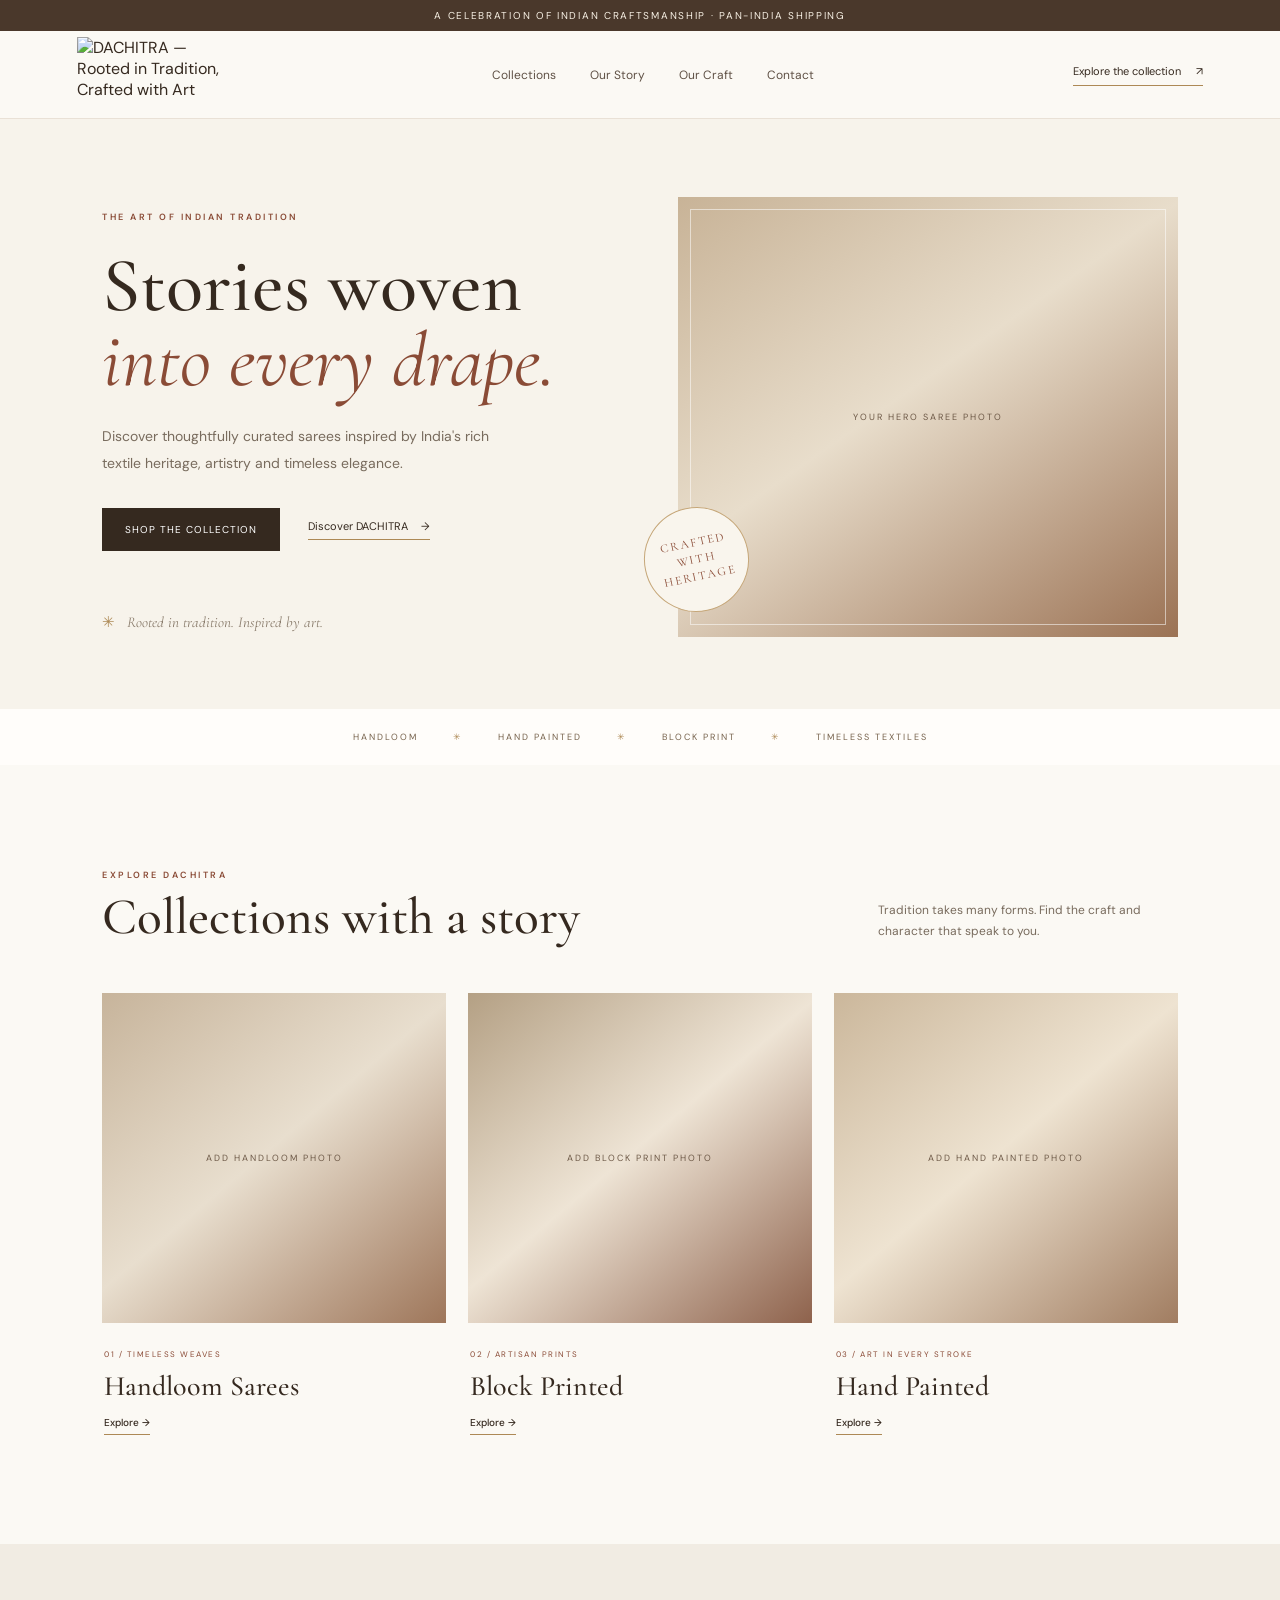
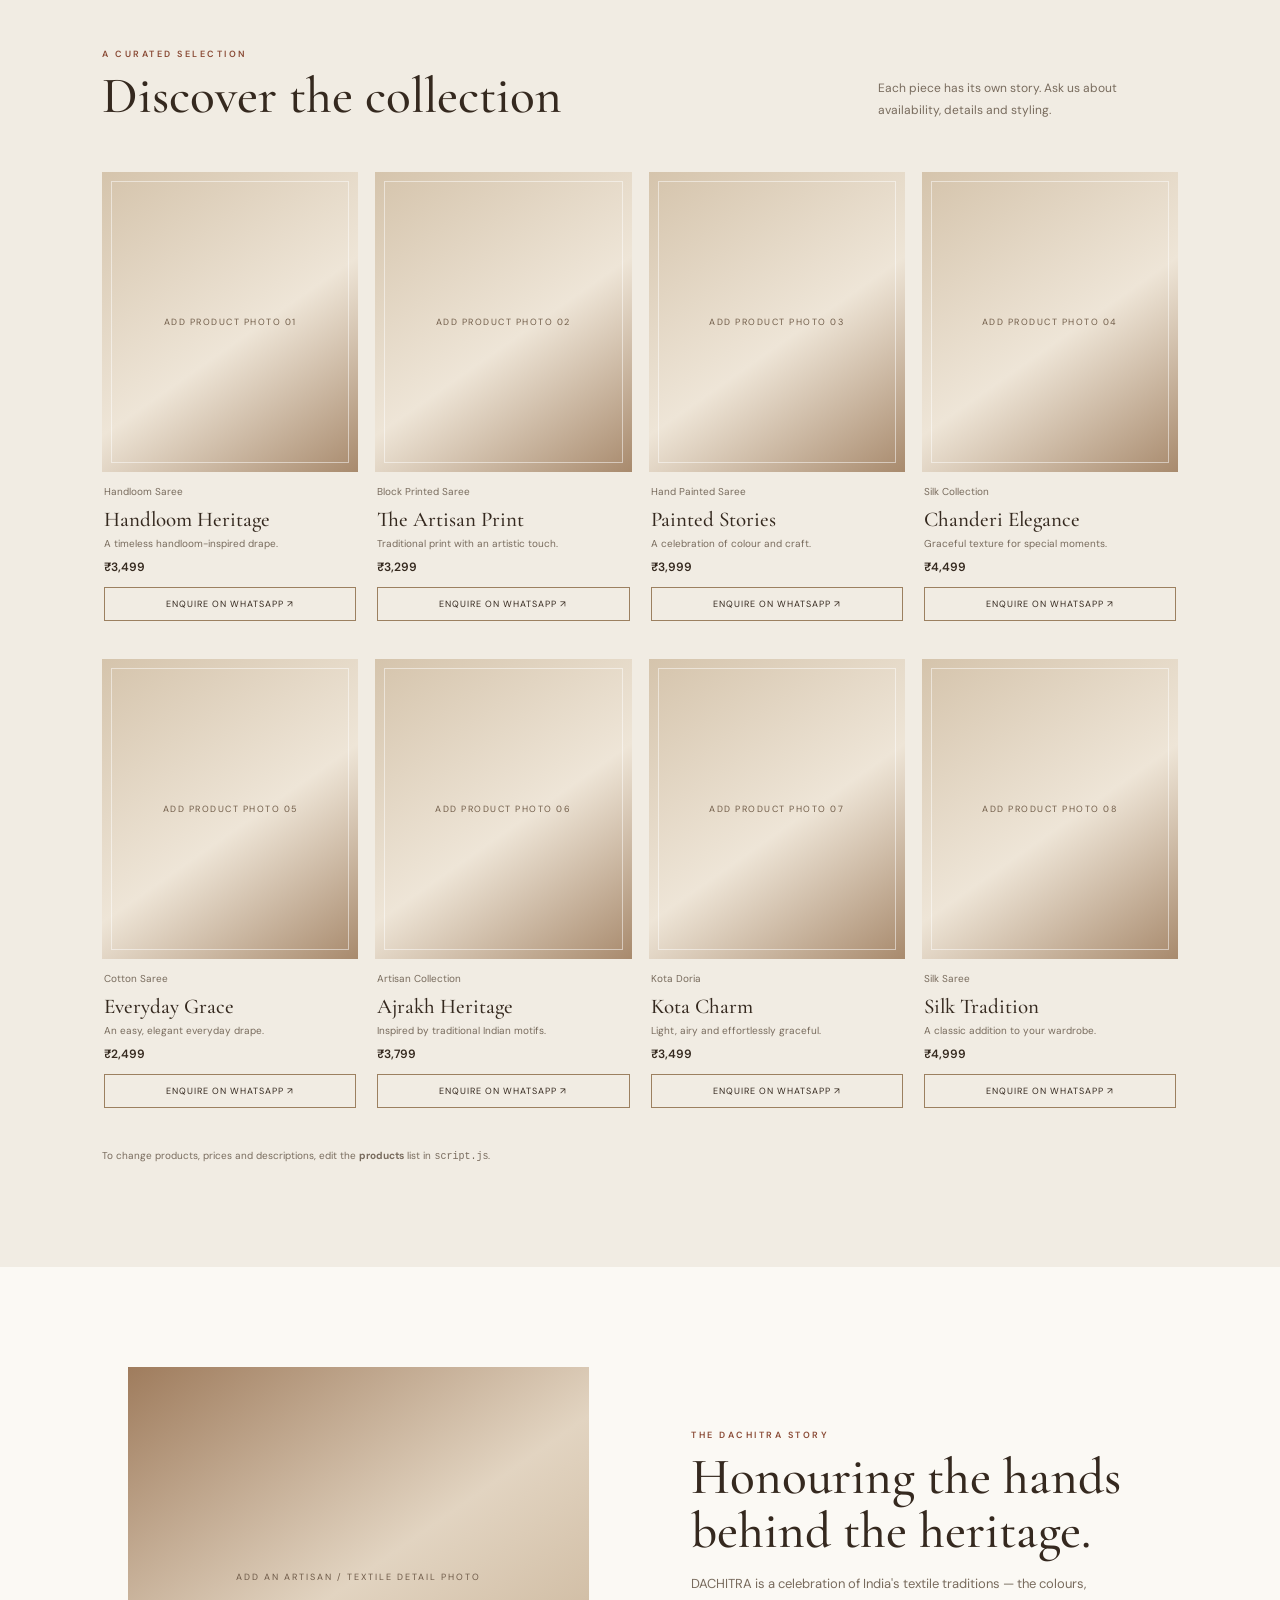
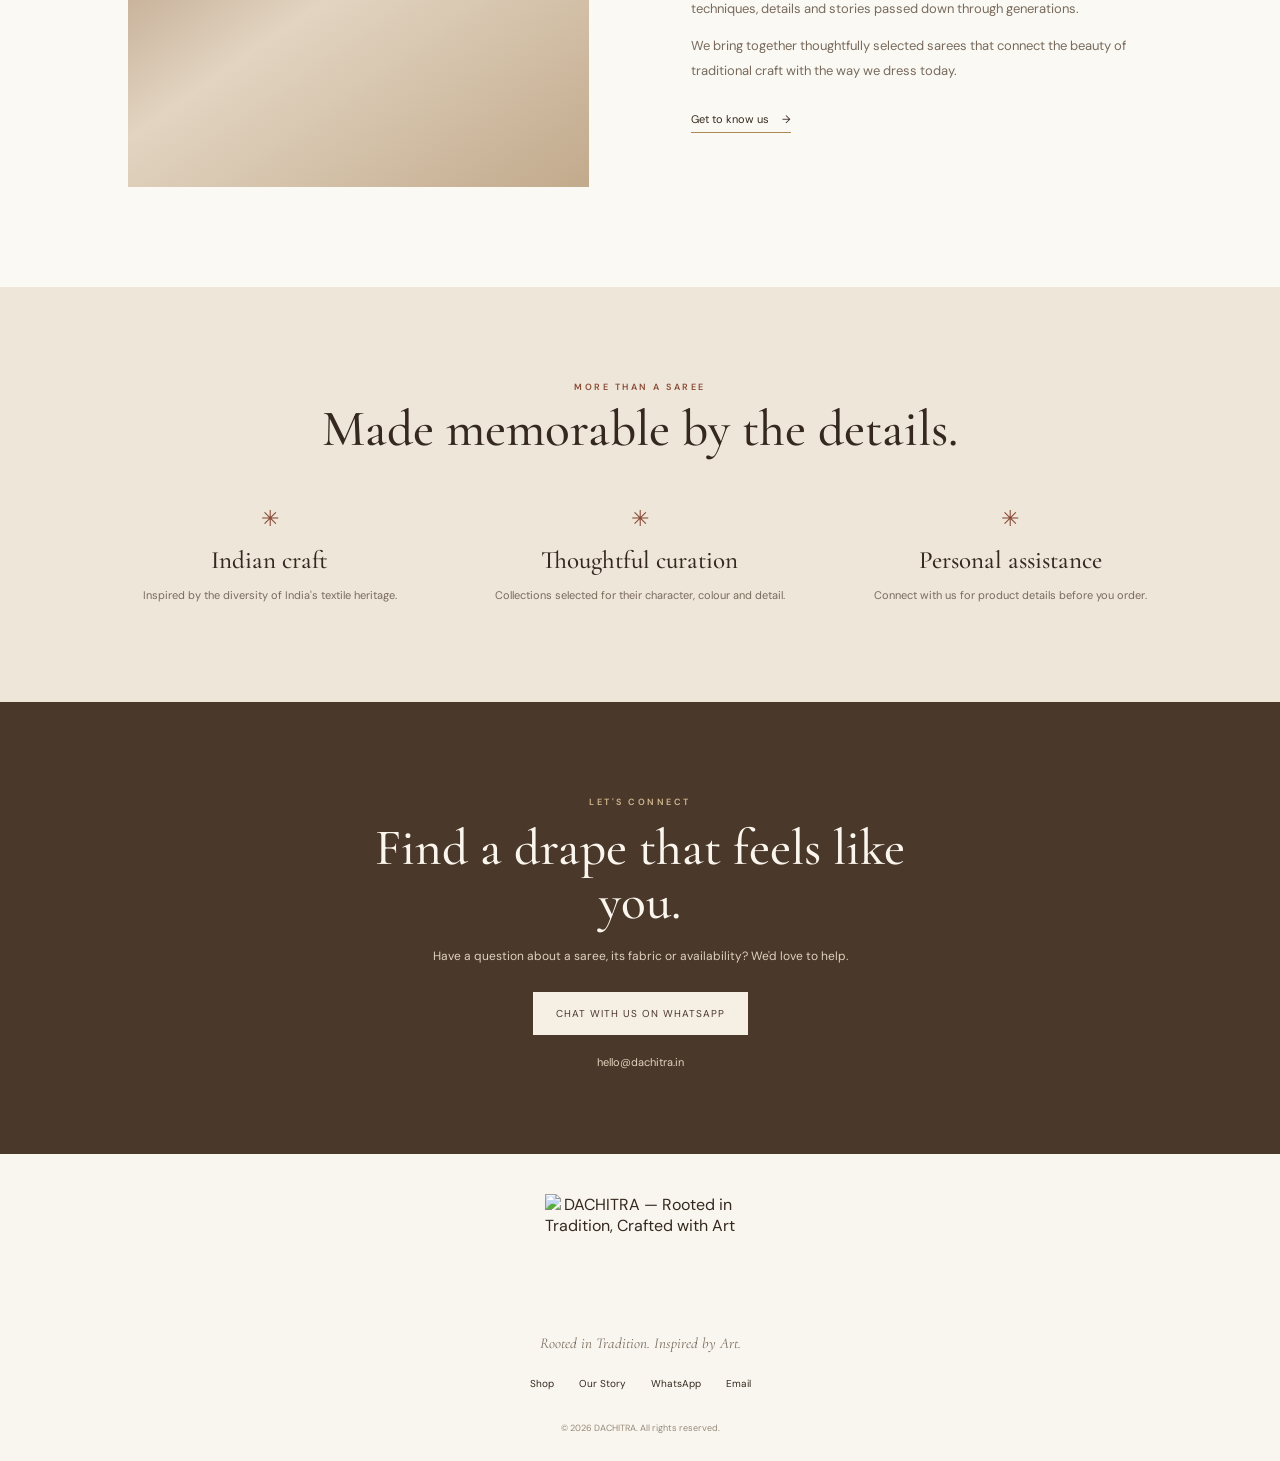
==== index.html @ 1f305e5b "Add files via upload" ====
<!DOCTYPE html>
<html lang="en">
<head>
  <meta charset="UTF-8">
  <meta name="viewport" content="width=device-width, initial-scale=1.0">
  <meta name="description" content="DACHITRA celebrates India's textile heritage through thoughtfully curated handcrafted sarees.">
  <title>DACHITRA | Rooted in Tradition. Inspired by Art.</title>
  <link rel="preconnect" href="https://fonts.googleapis.com">
  <link rel="preconnect" href="https://fonts.gstatic.com" crossorigin>
  <link href="https://fonts.googleapis.com/css2?family=Cormorant+Garamond:wght@400;500;600;700&family=DM+Sans:wght@400;500;600&display=swap" rel="stylesheet">
  <link rel="stylesheet" href="style.css">
</head>
<body>
  <div class="announcement">A celebration of Indian craftsmanship · Pan-India shipping</div>
  <header class="site-header">
    <a class="brand-logo" href="#" aria-label="DACHITRA home"><img src="assets/dachitra-logo.jpeg" alt="DACHITRA — Rooted in Tradition, Crafted with Art"></a>
    <button class="menu-toggle" aria-label="Open menu" onclick="document.querySelector('.nav').classList.toggle('open')">☰</button>
    <nav class="nav">
      <a href="#collections">Collections</a>
      <a href="#story">Our Story</a>
      <a href="#craft">Our Craft</a>
      <a href="#contact">Contact</a>
    </nav>
    <a class="header-cta" href="#shop">Explore the collection <span>↗</span></a>
  </header>

  <main>
    <section class="hero">
      <div class="hero-copy">
        <p class="eyebrow">THE ART OF INDIAN TRADITION</p>
        <h1>Stories woven<br><em>into every drape.</em></h1>
        <p class="hero-text">Discover thoughtfully curated sarees inspired by India's rich textile heritage, artistry and timeless elegance.</p>
        <div class="hero-actions">
          <a class="button button-dark" href="#shop">Shop the collection</a>
          <a class="text-link" href="#story">Discover DACHITRA <span>→</span></a>
        </div>
        <div class="hero-note"><span class="sun-symbol">✳</span> Rooted in tradition. Inspired by art.</div>
      </div>
      <div class="hero-art">
        <div class="hero-image image-placeholder">
          <span class="image-label">YOUR HERO SAREE PHOTO</span>
        </div>
        <div class="hero-stamp">CRAFTED<br>WITH<br>HERITAGE</div>
      </div>
    </section>

    <section class="intro-strip">
      <span>HANDLOOM</span><i>✳</i><span>HAND PAINTED</span><i>✳</i><span>BLOCK PRINT</span><i>✳</i><span>TIMELESS TEXTILES</span>
    </section>

    <section class="section collection-section" id="collections">
      <div class="section-heading">
        <div><p class="eyebrow">EXPLORE DACHITRA</p><h2>Collections with a story</h2></div>
        <p>Tradition takes many forms. Find the craft and character that speak to you.</p>
      </div>
      <div class="collection-grid">
        <a class="collection-card collection-one" href="#shop"><div class="collection-photo image-placeholder"><span>ADD HANDLOOM PHOTO</span></div><div class="collection-caption"><span>01 / TIMELESS WEAVES</span><h3>Handloom Sarees</h3><b>Explore →</b></div></a>
        <a class="collection-card collection-two" href="#shop"><div class="collection-photo image-placeholder"><span>ADD BLOCK PRINT PHOTO</span></div><div class="collection-caption"><span>02 / ARTISAN PRINTS</span><h3>Block Printed</h3><b>Explore →</b></div></a>
        <a class="collection-card collection-three" href="#shop"><div class="collection-photo image-placeholder"><span>ADD HAND PAINTED PHOTO</span></div><div class="collection-caption"><span>03 / ART IN EVERY STROKE</span><h3>Hand Painted</h3><b>Explore →</b></div></a>
      </div>
    </section>

    <section class="section shop-section" id="shop">
      <div class="section-heading">
        <div><p class="eyebrow">A CURATED SELECTION</p><h2>Discover the collection</h2></div>
        <p>Each piece has its own story. Ask us about availability, details and styling.</p>
      </div>
      <div class="product-grid" id="product-grid"></div>
      <p class="edit-note">To change products, prices and descriptions, edit the <strong>products</strong> list in <code>script.js</code>.</p>
    </section>

    <section class="story-section" id="story">
      <div class="story-image image-placeholder"><span>ADD AN ARTISAN / TEXTILE DETAIL PHOTO</span></div>
      <div class="story-copy">
        <p class="eyebrow">THE DACHITRA STORY</p>
        <h2>Honouring the hands behind the heritage.</h2>
        <p>DACHITRA is a celebration of India's textile traditions — the colours, techniques, details and stories passed down through generations.</p>
        <p>We bring together thoughtfully selected sarees that connect the beauty of traditional craft with the way we dress today.</p>
        <a class="text-link" href="#contact">Get to know us <span>→</span></a>
      </div>
    </section>

    <section class="craft-section" id="craft">
      <p class="eyebrow">MORE THAN A SAREE</p>
      <h2>Made memorable by the details.</h2>
      <div class="craft-points">
        <div><span>✳</span><h3>Indian craft</h3><p>Inspired by the diversity of India's textile heritage.</p></div>
        <div><span>✳</span><h3>Thoughtful curation</h3><p>Collections selected for their character, colour and detail.</p></div>
        <div><span>✳</span><h3>Personal assistance</h3><p>Connect with us for product details before you order.</p></div>
      </div>
    </section>

    <section class="contact-section" id="contact">
      <p class="eyebrow">LET'S CONNECT</p>
      <h2>Find a drape that feels like you.</h2>
      <p>Have a question about a saree, its fabric or availability? We'd love to help.</p>
      <a class="button button-light" href="https://wa.me/918847054678?text=Hello%20DACHITRA%2C%20I%20would%20like%20to%20know%20more%20about%20your%20saree%20collection." target="_blank" rel="noopener">Chat with us on WhatsApp</a>
      <a class="contact-email" href="mailto:hello@dachitra.in">hello@dachitra.in</a>
    </section>
  </main>

  <footer class="footer">
    <a class="brand-logo footer-brand-logo" href="#"><img src="assets/dachitra-logo.jpeg" alt="DACHITRA — Rooted in Tradition, Crafted with Art"></a>
    <p>Rooted in Tradition. Inspired by Art.</p>
    <div class="footer-links"><a href="#shop">Shop</a><a href="#story">Our Story</a><a href="https://wa.me/918847054678" target="_blank" rel="noopener">WhatsApp</a><a href="mailto:hello@dachitra.in">Email</a></div>
    <small>© <span id="year"></span> DACHITRA. All rights reserved.</small>
  </footer>
  <script src="script.js"></script>
</body>
</html>
---- style.css ----
*{box-sizing:border-box} :root{--ink:#35291f;--muted:#786b5d;--cream:#f7f3eb;--paper:#fbf9f4;--sand:#e9dfcf;--rust:#8a4b36;--gold:#ad8955}html{scroll-behavior:smooth}body{margin:0;background:var(--paper);color:var(--ink);font-family:"DM Sans",sans-serif}a{color:inherit;text-decoration:none}.announcement{text-align:center;background:#4a382b;color:#f8f1e5;padding:9px 15px;font-size:10px;letter-spacing:1.7px;text-transform:uppercase}.site-header{height:88px;padding:0 6vw;display:flex;align-items:center;justify-content:space-between;border-bottom:1px solid #e9e1d6;background:var(--paper);position:sticky;top:0;z-index:5}.wordmark{font-family:"Cormorant Garamond",serif;font-size:30px;letter-spacing:4px;font-weight:600;line-height:1}.wordmark span{display:block;font:9px "DM Sans",sans-serif;letter-spacing:2.5px;margin-top:7px;text-align:center}.nav{display:flex;gap:34px;font-size:12px;color:#5f5145}.nav a:hover,.text-link:hover{color:var(--rust)}.header-cta{font-size:11px;border-bottom:1px solid var(--gold);padding-bottom:7px}.header-cta span{margin-left:12px}.menu-toggle{display:none;background:none;border:0;font-size:22px;color:var(--ink)}.hero{display:grid;grid-template-columns:1fr 1fr;min-height:590px;background:var(--cream);padding:65px 8vw 60px;gap:6vw;align-items:center}.hero-copy{max-width:530px}.eyebrow{font-size:9px;letter-spacing:2.5px;color:var(--rust);font-weight:600}.hero h1{font:clamp(48px,6vw,82px)/.98 "Cormorant Garamond",serif;font-weight:500;margin:25px 0}.hero h1 em{color:var(--rust);font-weight:400}.hero-text{max-width:410px;color:var(--muted);font-size:14px;line-height:1.9}.hero-actions{display:flex;align-items:center;gap:28px;margin-top:32px}.button{display:inline-block;padding:15px 23px;font-size:10px;letter-spacing:1px;text-transform:uppercase}.button-dark{background:var(--ink);color:#fff}.button-dark:hover{background:var(--rust)}.text-link{font-size:11px;border-bottom:1px solid var(--gold);padding-bottom:6px}.text-link span{margin-left:10px}.hero-note{margin-top:62px;color:#897b6b;font:italic 15px "Cormorant Garamond",serif}.sun-symbol{color:var(--gold);font-style:normal;margin-right:8px}.hero-art{position:relative;max-width:510px;width:100%;justify-self:end}.hero-image{height:440px;background:linear-gradient(145deg,#c8b397,#e8ddcb 45%,#9b7254);position:relative}.hero-image:after{content:"";position:absolute;inset:12px;border:1px solid #fff8}.hero-stamp{position:absolute;bottom:25px;left:-34px;background:#f9f5ed;color:var(--rust);border:1px solid #c6a779;border-radius:50%;width:105px;height:105px;display:grid;place-content:center;text-align:center;font:12px/1.4 "Cormorant Garamond",serif;letter-spacing:2px;transform:rotate(-12deg)}.image-placeholder{display:flex;align-items:center;justify-content:center;text-align:center;color:#6d5947;font-size:9px;letter-spacing:2px}.intro-strip{display:flex;align-items:center;justify-content:center;gap:35px;padding:22px 10px;background:#fffdfa;color:#76624c;font-size:9px;letter-spacing:2px;flex-wrap:wrap}.intro-strip i{color:var(--gold);font-style:normal}.section{padding:95px 8vw}.section-heading{display:flex;align-items:end;justify-content:space-between;gap:30px;margin-bottom:38px}.section-heading h2,.story-copy h2,.craft-section h2,.contact-section h2{font:500 clamp(36px,4vw,54px)/1.05 "Cormorant Garamond",serif;margin:10px 0}.section-heading>p{max-width:300px;color:var(--muted);font-size:12px;line-height:1.8}.collection-grid{display:grid;grid-template-columns:repeat(3,1fr);gap:22px}.collection-photo{height:330px;background:linear-gradient(140deg,#c7b49b,#e8dece 48%,#9e765a)}.collection-two .collection-photo{background:linear-gradient(140deg,#b4a084,#eee4d5 48%,#8e624c)}.collection-three .collection-photo{background:linear-gradient(140deg,#cbb79b,#eee3d1 48%,#a17d61)}.collection-caption{padding:18px 2px}.collection-caption span{font-size:8px;letter-spacing:1.5px;color:var(--rust)}.collection-caption h3{font:500 28px "Cormorant Garamond",serif;margin:7px 0}.collection-caption b{font-size:10px;font-weight:500;border-bottom:1px solid var(--gold);padding-bottom:5px}.shop-section{background:#f1ece3}.product-grid{display:grid;grid-template-columns:repeat(4,1fr);gap:25px 17px}.product-card{background:transparent}.product-photo{height:300px;background:linear-gradient(145deg,#d5c4ac,#eee5d7 55%,#a88a6d);display:flex;align-items:center;justify-content:center;text-align:center;color:#715d49;font-size:9px;letter-spacing:1.5px;padding:15px;position:relative}.product-photo:after{content:"";position:absolute;inset:9px;border:1px solid #ffffff80}.product-info{padding:13px 2px}.product-info h3{font:500 21px "Cormorant Garamond",serif;margin:0 0 5px}.product-info p{font-size:10px;color:var(--muted);margin:0 0 9px}.product-price{font-size:12px;font-weight:600}.product-order{display:block;margin-top:12px;border:1px solid #9c8060;padding:10px;text-align:center;font-size:9px;text-transform:uppercase;letter-spacing:1px}.product-order:hover{background:var(--ink);color:#fff}.edit-note{font-size:10px;color:var(--muted);margin-top:28px}.story-section{display:grid;grid-template-columns:1fr 1fr;gap:8vw;align-items:center;padding:100px 10vw}.story-image{height:420px;background:linear-gradient(145deg,#9f7c5d,#e2d4c1 50%,#c2aa8c)}.story-copy p:not(.eyebrow){font-size:13px;line-height:1.9;color:var(--muted)}.story-copy .text-link{display:inline-block;margin-top:15px}.craft-section{text-align:center;padding:85px 8vw;background:#eee6d9}.craft-section>h2{margin-bottom:48px}.craft-points{display:grid;grid-template-columns:repeat(3,1fr);gap:35px}.craft-points>div{padding:0 18px}.craft-points span{color:var(--rust);font-size:22px}.craft-points h3{font:500 25px "Cormorant Garamond",serif;margin:12px 0 7px}.craft-points p{font-size:11px;line-height:1.8;color:var(--muted)}.contact-section{text-align:center;background:#4a382b;color:#fbf6ed;padding:85px 20px}.contact-section .eyebrow{color:#d2b78e}.contact-section h2{max-width:600px;margin:14px auto}.contact-section>p:not(.eyebrow){font-size:12px;color:#dfd1bf;margin:18px 0 28px}.button-light{background:#f6efe3;color:#4a382b}.contact-email{display:block;margin-top:20px;font-size:11px;color:#e3d3bd}.footer{text-align:center;padding:40px 20px 25px;background:#f9f6ef}.footer-wordmark{display:inline-block}.footer>p{font:italic 15px "Cormorant Garamond",serif;color:var(--muted)}.footer-links{display:flex;justify-content:center;gap:25px;margin:25px 0;font-size:10px}.footer small{font-size:9px;color:#978a7a}.image-label{position:relative;z-index:1}.collection-photo span{position:relative;z-index:1}.story-image span{position:relative;z-index:1}
@media(max-width:850px){.site-header{padding:0 5vw}.nav{gap:15px}.header-cta{display:none}.hero{padding:55px 6vw;gap:30px}.hero-image{height:380px}.section{padding:75px 6vw}.product-grid{grid-template-columns:repeat(2,1fr)}.product-photo{height:280px}.story-section{padding:75px 7vw;gap:5vw}.story-image{height:360px}}
@media(max-width:600px){.announcement{font-size:8px}.site-header{height:75px}.wordmark{font-size:25px}.menu-toggle{display:block}.nav{display:none;position:absolute;top:75px;left:0;right:0;background:var(--paper);padding:20px 6vw;flex-direction:column;gap:18px;border-bottom:1px solid var(--sand)}.nav.open{display:flex}.hero{grid-template-columns:1fr;padding:48px 7vw 55px}.hero h1{font-size:57px}.hero-note{margin-top:35px}.hero-art{justify-self:center;width:88%}.hero-image{height:340px}.hero-stamp{left:-25px;width:85px;height:85px;font-size:10px}.intro-strip{gap:13px;font-size:8px}.section{padding:65px 6vw}.section-heading{display:block}.section-heading>p{margin-top:12px}.collection-grid{grid-template-columns:1fr;gap:25px}.collection-photo{height:350px}.product-grid{gap:20px 12px}.product-photo{height:220px}.product-info h3{font-size:19px}.story-section{grid-template-columns:1fr;padding:65px 7vw;gap:35px}.story-image{height:330px}.craft-section{padding:65px 7vw}.craft-points{grid-template-columns:1fr;gap:28px}.contact-section{padding:70px 7vw}.footer-links{gap:16px;flex-wrap:wrap}}

/* Uploaded DACHITRA logo */
.brand-logo{display:flex;align-items:center;width:155px;height:76px;overflow:hidden}
.brand-logo img{display:block;width:100%;height:100%;object-fit:contain}
.footer-brand-logo{margin:0 auto;width:190px;height:125px}
@media(max-width:600px){.brand-logo{width:125px;height:65px}.footer-brand-logo{width:175px;height:115px}}
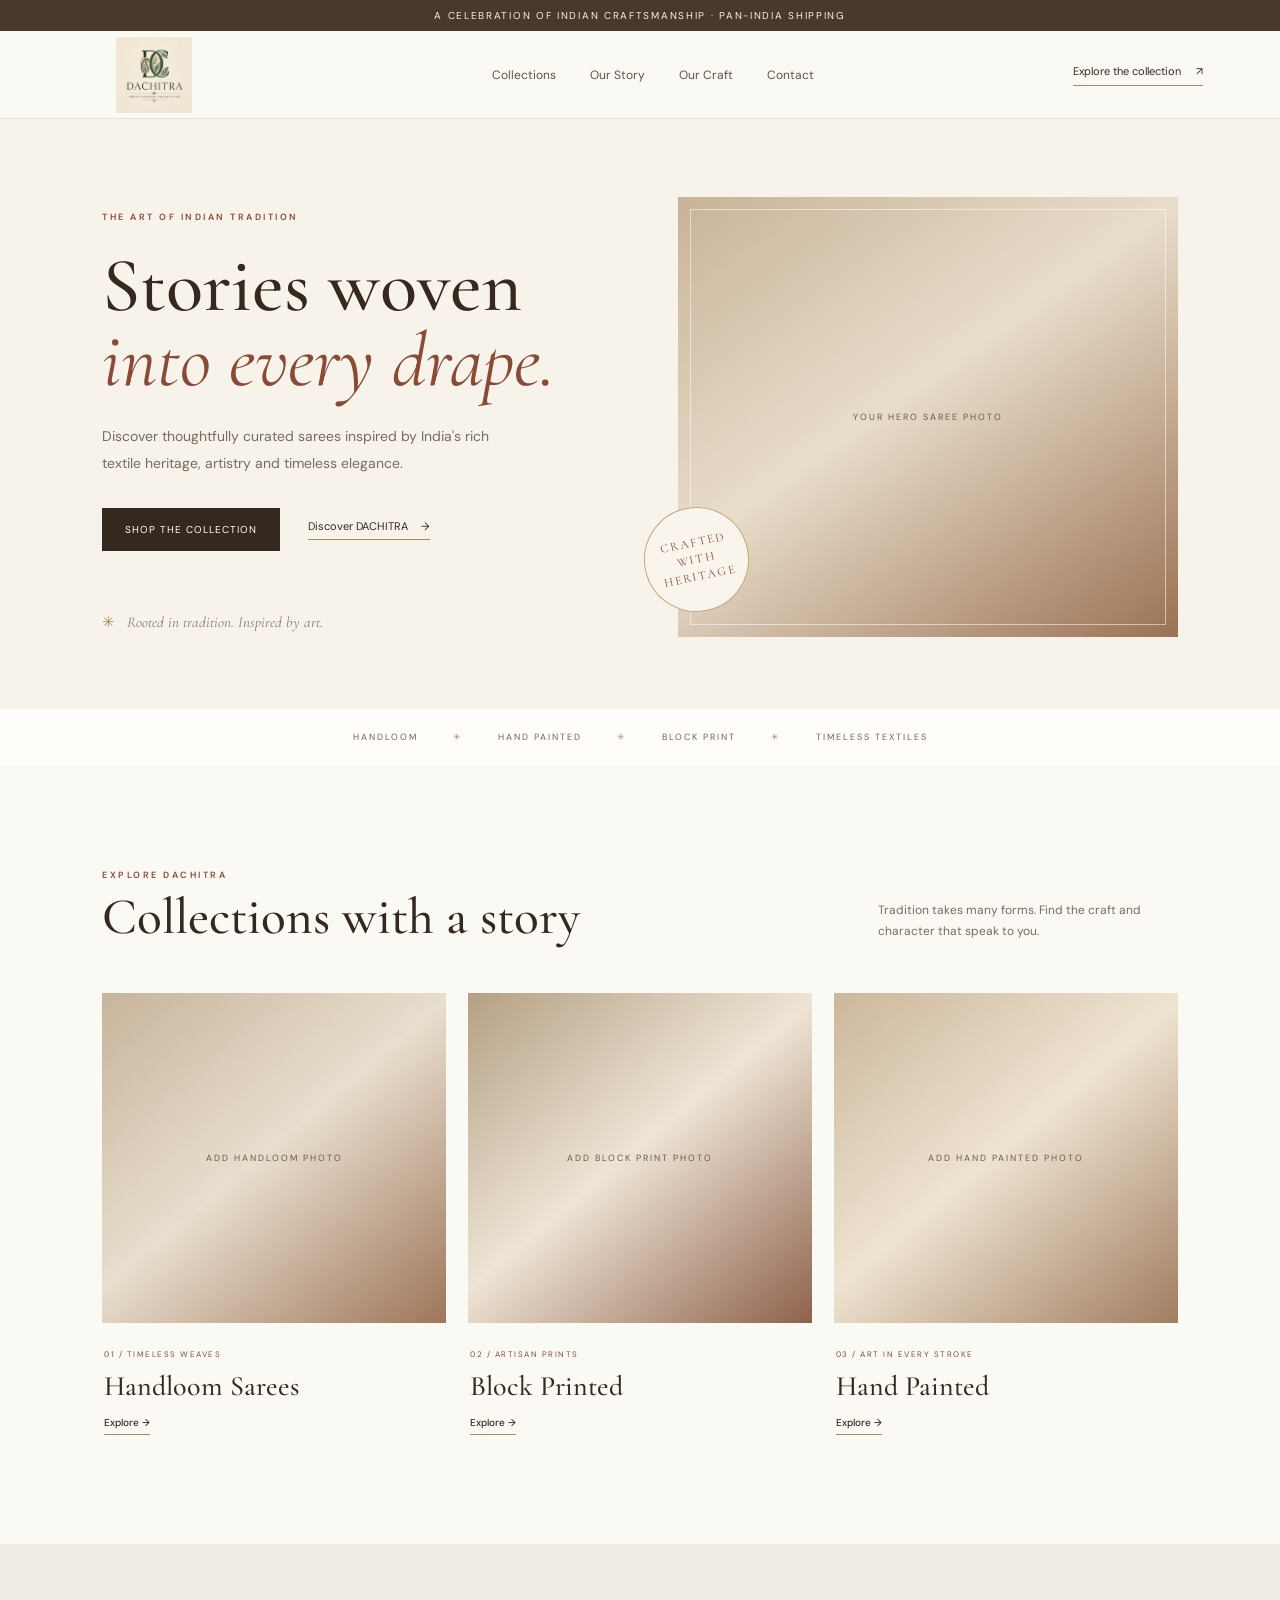
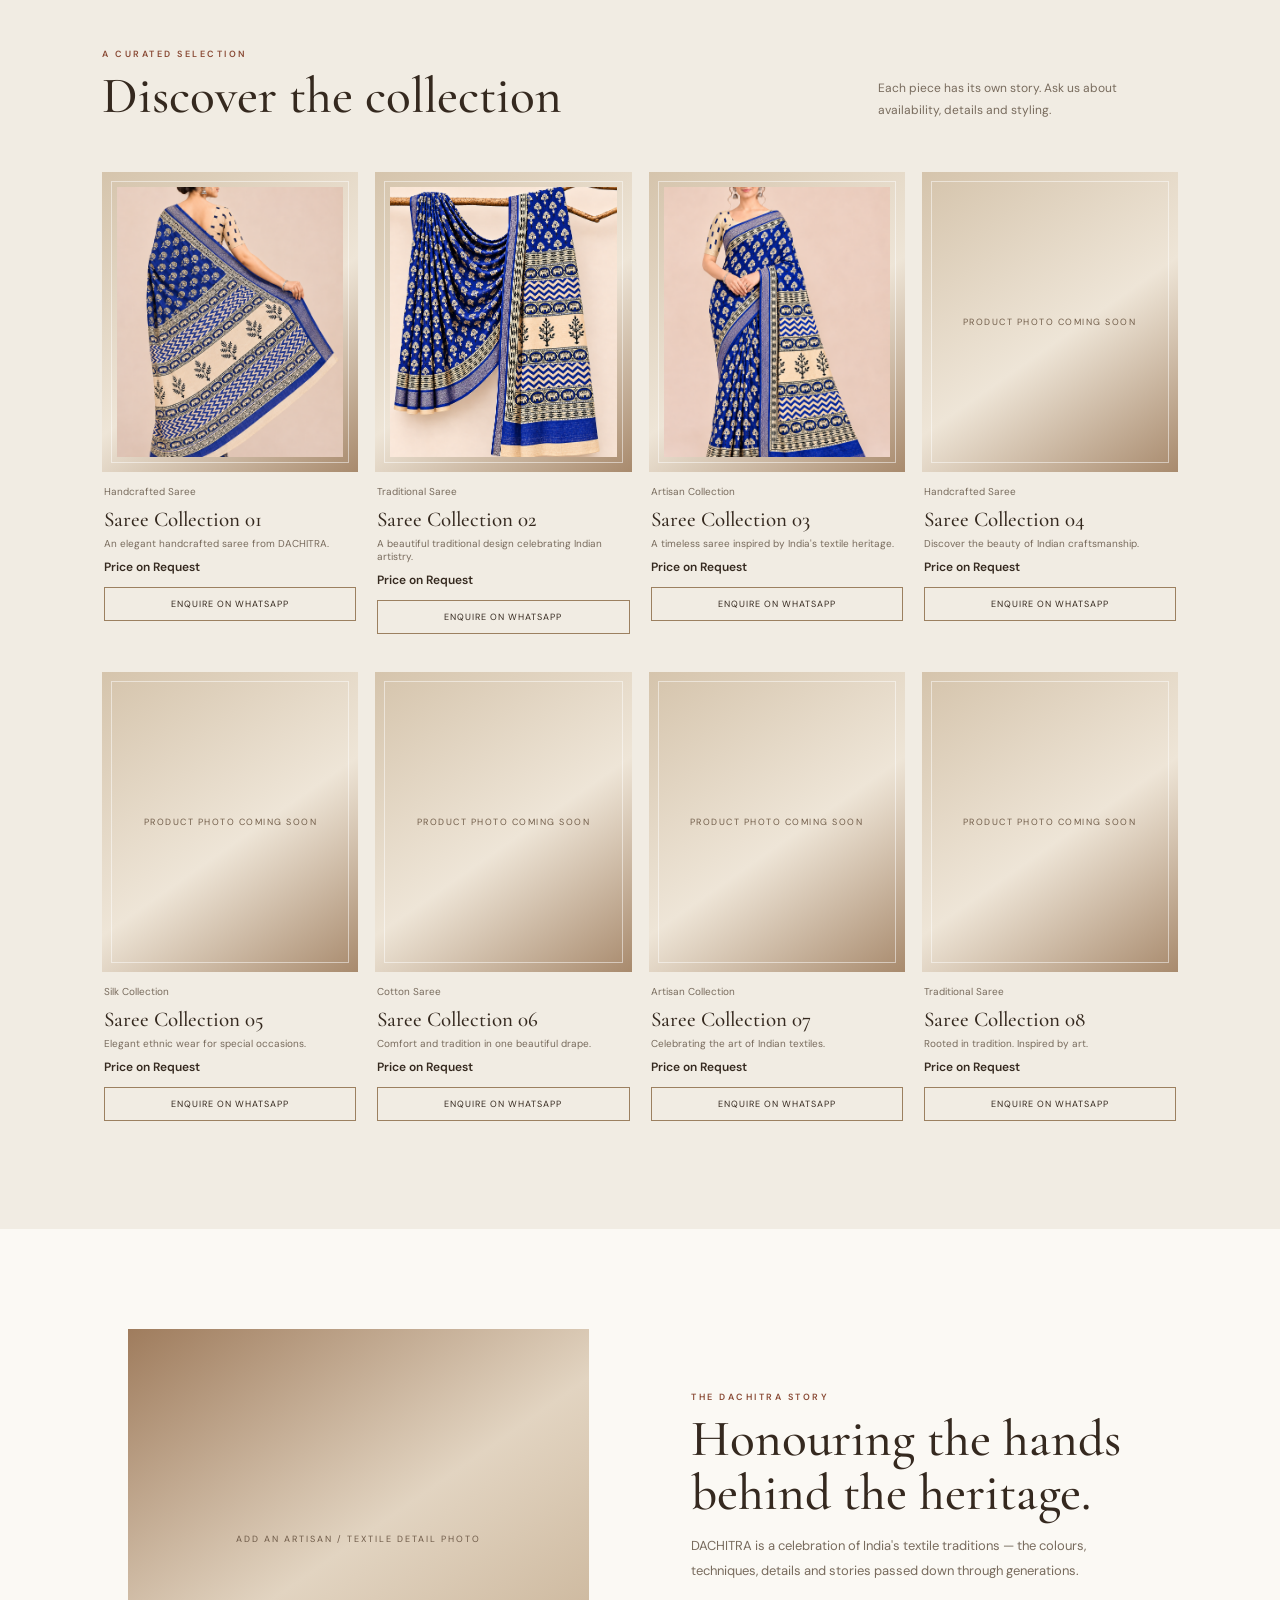
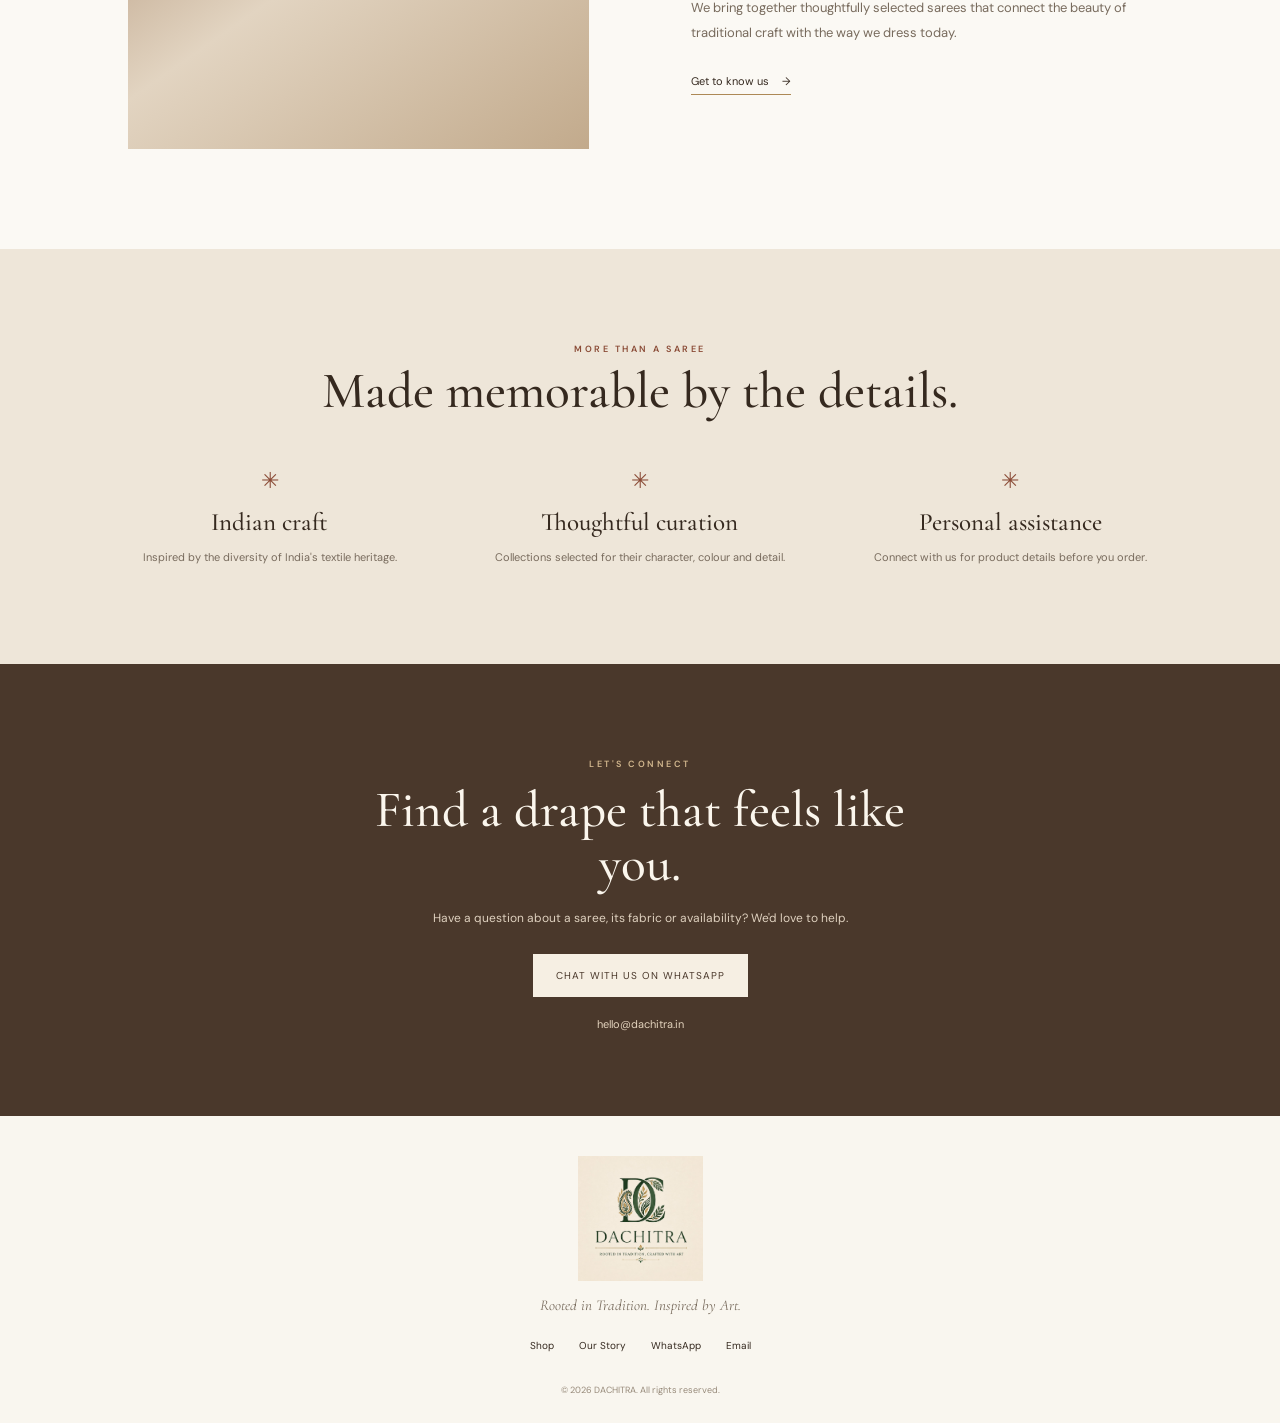
==== commit 39b4bdb2: "Prepare storefront for CMS catalogue" ====
--- a/index.html
+++ b/index.html
@@ -66,7 +66,6 @@
         <p>Each piece has its own story. Ask us about availability, details and styling.</p>
       </div>
       <div class="product-grid" id="product-grid"></div>
-      <p class="edit-note">To change products, prices and descriptions, edit the <strong>products</strong> list in <code>script.js</code>.</p>
     </section>
 
     <section class="story-section" id="story">
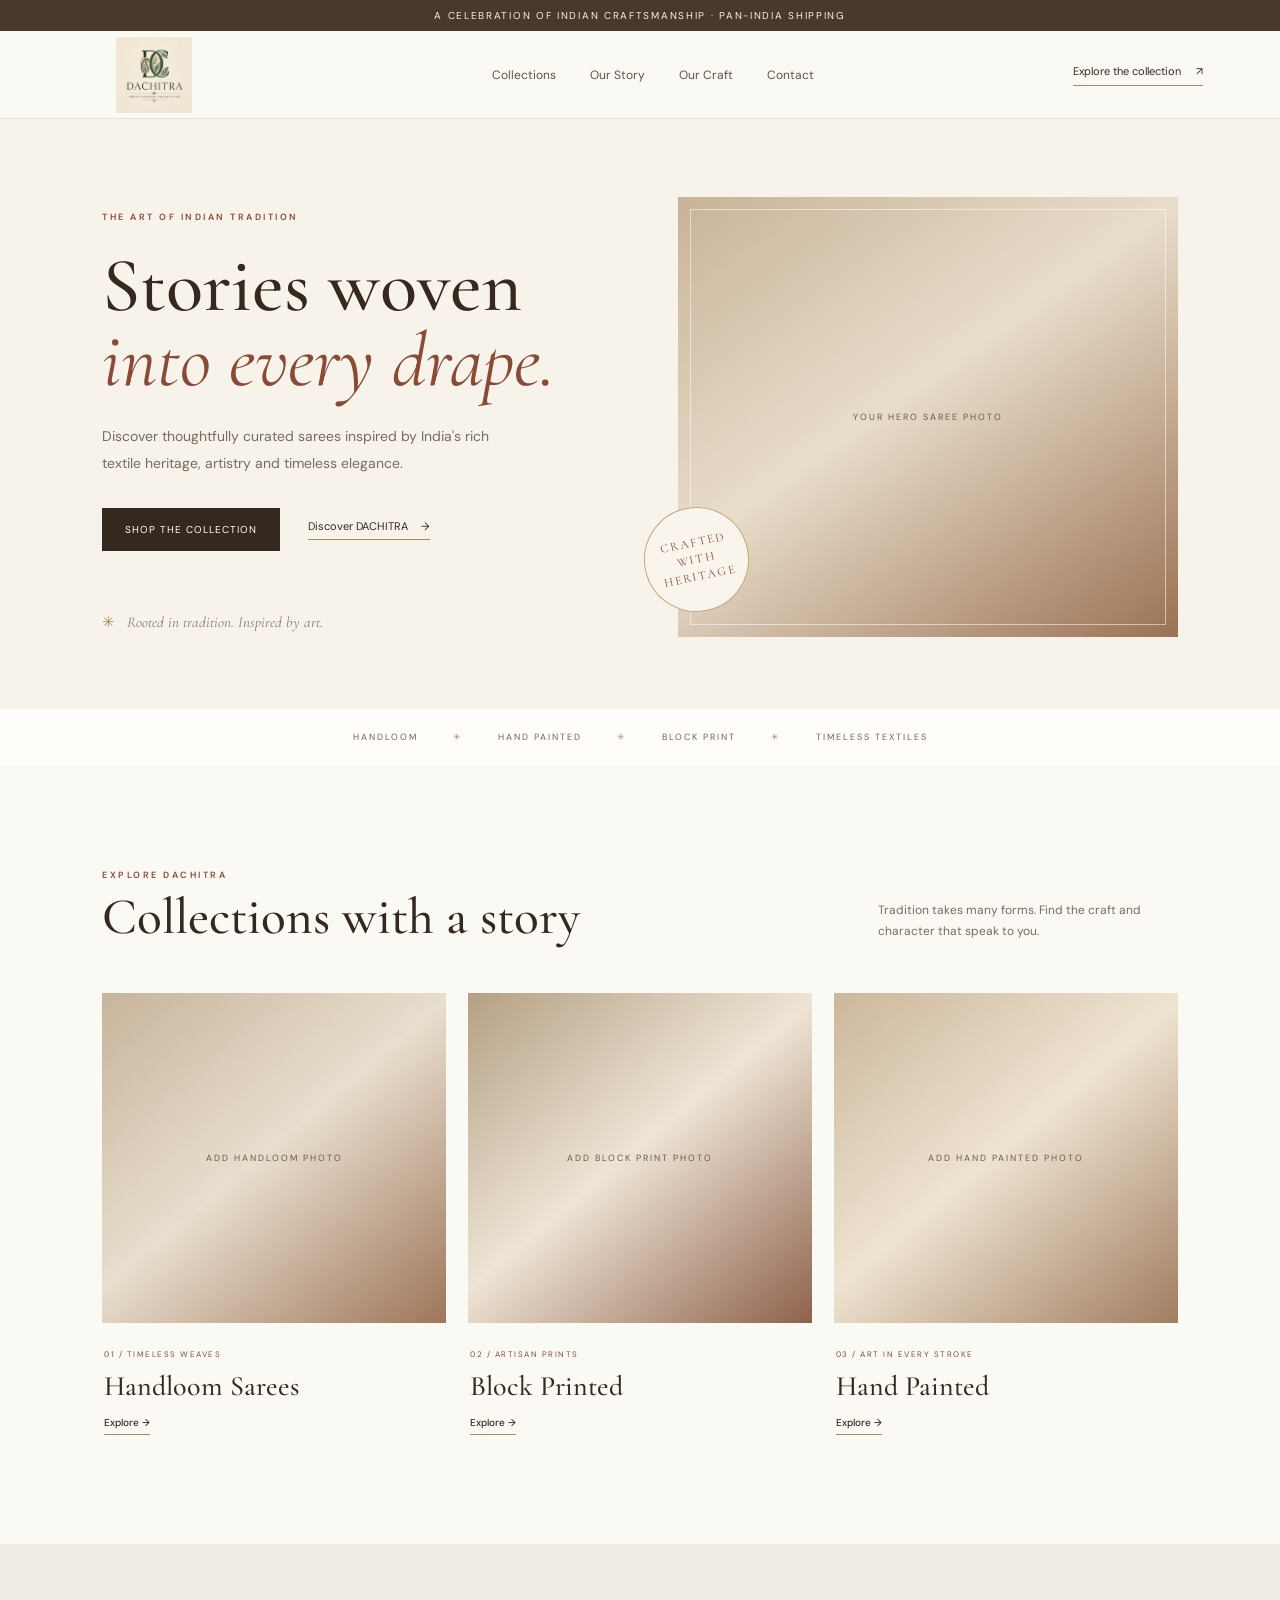
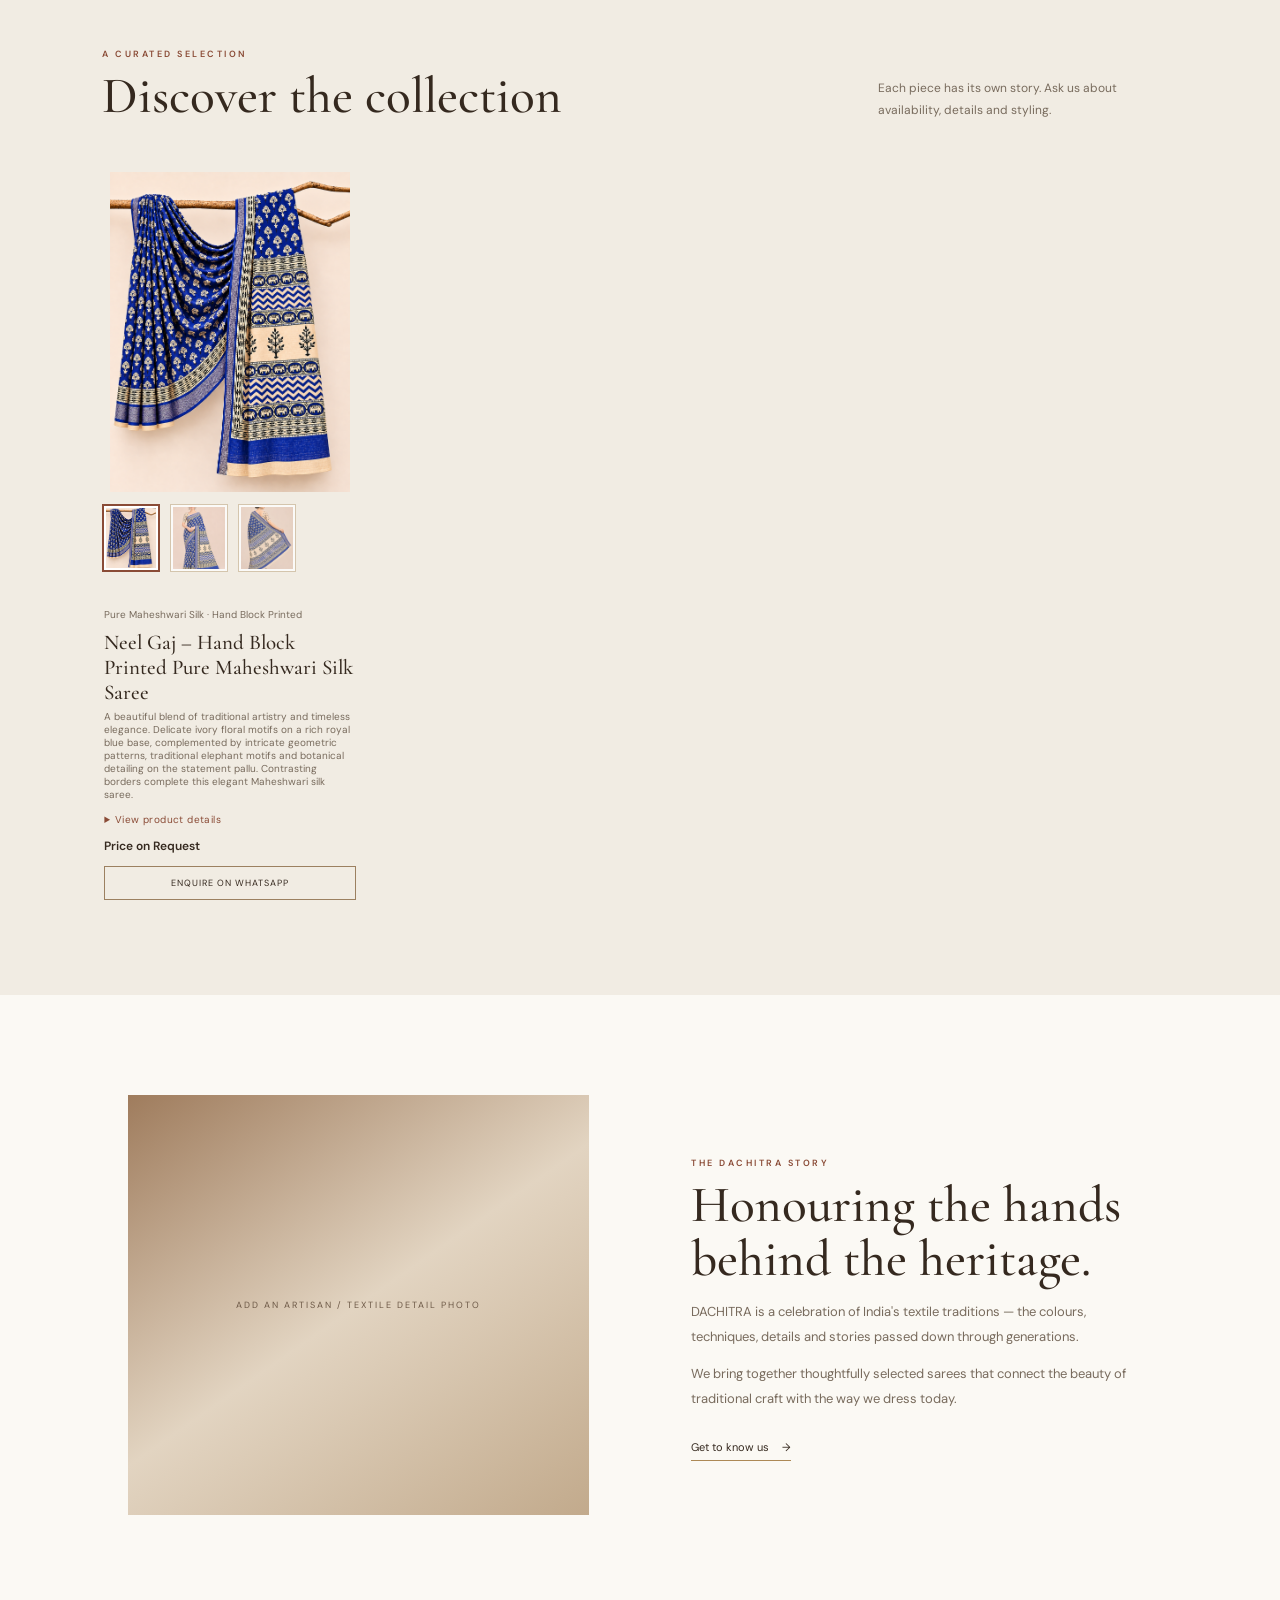
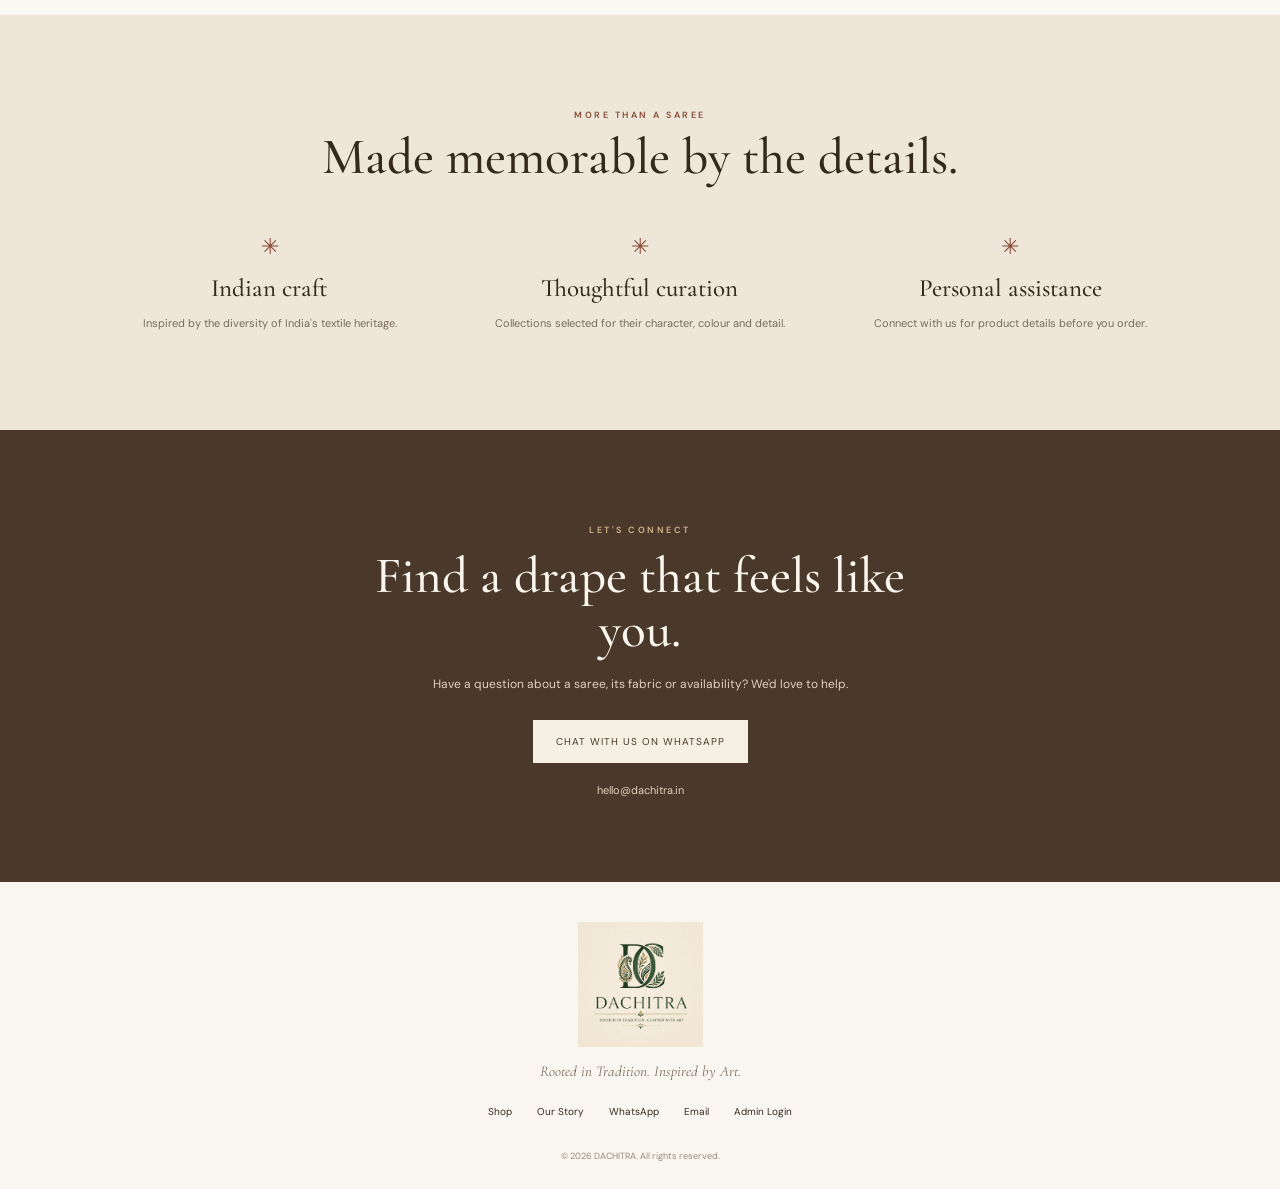
==== commit 0b2e0582: "Add Admin Login link to website footer" ====
--- a/index.html
+++ b/index.html
@@ -101,7 +101,7 @@
   <footer class="footer">
     <a class="brand-logo footer-brand-logo" href="#"><img src="assets/dachitra-logo.jpeg" alt="DACHITRA — Rooted in Tradition, Crafted with Art"></a>
     <p>Rooted in Tradition. Inspired by Art.</p>
-    <div class="footer-links"><a href="#shop">Shop</a><a href="#story">Our Story</a><a href="https://wa.me/918847054678" target="_blank" rel="noopener">WhatsApp</a><a href="mailto:hello@dachitra.in">Email</a></div>
+    <div class="footer-links"><a href="#shop">Shop</a><a href="#story">Our Story</a><a href="https://wa.me/918847054678" target="_blank" rel="noopener">WhatsApp</a><a href="mailto:hello@dachitra.in">Email</a><a href="/admin/">Admin Login</a></div>
     <small>© <span id="year"></span> DACHITRA. All rights reserved.</small>
   </footer>
   <script src="script.js"></script>
--- a/style.css
+++ b/style.css
@@ -7,3 +7,124 @@
 .brand-logo img{display:block;width:100%;height:100%;object-fit:contain}
 .footer-brand-logo{margin:0 auto;width:190px;height:125px}
 @media(max-width:600px){.brand-logo{width:125px;height:65px}.footer-brand-logo{width:175px;height:115px}}
+
+.product-details{margin:12px 0;color:var(--muted);font-size:11px}.product-details summary{cursor:pointer;color:var(--rust);font-size:10px;letter-spacing:.4px}.product-details dl{margin:10px 0}.product-details dl div{display:grid;grid-template-columns:105px 1fr;gap:8px;padding:5px 0;border-bottom:1px solid #d9cdbd}.product-details dt{font-weight:600}.product-details dd{margin:0;line-height:1.5}
+
+
+/* Product photo gallery */
+.product-gallery{width:100%}
+.product-photo-main{height:300px;background:#e7ddcf;overflow:hidden;position:relative}
+.product-photo-main img{display:block;width:100%;height:100%;object-fit:cover}
+.product-thumbnails{display:flex;gap:8px;margin-top:9px;flex-wrap:wrap}
+.product-thumb{width:58px;height:68px;padding:2px;border:1px solid #cdbb9f;background:#fff;cursor:pointer;opacity:.78}
+.product-thumb.active{border:2px solid var(--rust);opacity:1}
+.product-thumb img{width:100%;height:100%;object-fit:cover;display:block}
+@media(max-width:850px){.product-photo-main{height:280px}}
+@media(max-width:600px){.product-photo-main{height:220px}.product-thumb{width:48px;height:58px}}
+
+
+/* Remove the decorative centre/frame line from product photos */
+.product-photo:after{display:none}
+
+
+/* Fix product gallery overflow: keep thumbnails above product text */
+.product-photo:has(.product-gallery){
+  height:auto;
+  min-height:0;
+  padding:0;
+  display:block;
+  background:transparent;
+  overflow:visible;
+}
+.product-photo:has(.product-gallery):after{display:none}
+.product-gallery{display:block;position:relative}
+.product-photo-main{width:100%}
+.product-thumbnails{position:static;margin:10px 0 0}
+.product-info{position:relative;clear:both}
+
+
+/* Product cards with uploaded images: remove placeholder frame and let gallery set its own height */
+.product-photo.product-photo-has-gallery{
+  display:block;
+  height:auto;
+  min-height:0;
+  padding:0;
+  background:transparent;
+  overflow:visible;
+  text-align:left;
+  letter-spacing:normal;
+}
+.product-photo.product-photo-has-gallery:after{content:none;display:none}
+.product-photo.product-photo-has-gallery .product-gallery{width:100%;margin:0}
+.product-photo.product-photo-has-gallery .product-photo-main{width:100%;height:clamp(260px,42vw,520px);background:transparent}
+.product-photo.product-photo-has-gallery .product-photo-main img{width:100%;height:100%;object-fit:contain;object-position:center}
+.product-photo.product-photo-has-gallery .product-thumbnails{position:static;display:flex;gap:10px;margin:10px 0 0;padding:0}
+.product-photo.product-photo-has-gallery .product-info{padding-top:16px;clear:both}
+@media(max-width:600px){
+ .product-photo.product-photo-has-gallery .product-photo-main{height:auto;aspect-ratio:4/5}
+ .product-photo.product-photo-has-gallery .product-thumbnails{margin-top:8px}
+}
+
+
+/* Definitive product gallery layout: gallery is a direct card child, not inside the old framed placeholder */
+.product-gallery-card{
+  display:block;
+  position:relative;
+  width:100%;
+  height:auto;
+  margin:0 0 20px;
+  padding:0;
+  background:transparent;
+  overflow:visible;
+  clear:both;
+}
+.product-gallery-card .product-photo-main{
+  display:block;
+  width:100%;
+  height:auto;
+  aspect-ratio:4 / 5;
+  margin:0;
+  padding:0;
+  background:transparent;
+  overflow:hidden;
+  position:relative;
+}
+.product-gallery-card .product-photo-main img{
+  display:block;
+  width:100%;
+  height:100%;
+  object-fit:contain;
+  object-position:center;
+}
+.product-gallery-card .product-thumbnails{
+  display:flex;
+  position:relative;
+  width:100%;
+  height:auto;
+  margin:12px 0 0;
+  padding:0;
+  gap:10px;
+  flex-wrap:wrap;
+}
+.product-gallery-card .product-thumb{
+  flex:0 0 58px;
+  width:58px;
+  height:68px;
+  display:block;
+}
+.product-card > .product-info{
+  display:block;
+  position:relative;
+  width:100%;
+  height:auto;
+  margin:0;
+  padding:16px 2px 0;
+  clear:both;
+}
+@media(min-width:851px){
+  .product-gallery-card .product-photo-main{aspect-ratio:4 / 5}
+}
+@media(max-width:600px){
+  .product-gallery-card{margin-bottom:18px}
+  .product-gallery-card .product-thumb{flex-basis:48px;width:48px;height:58px}
+}
